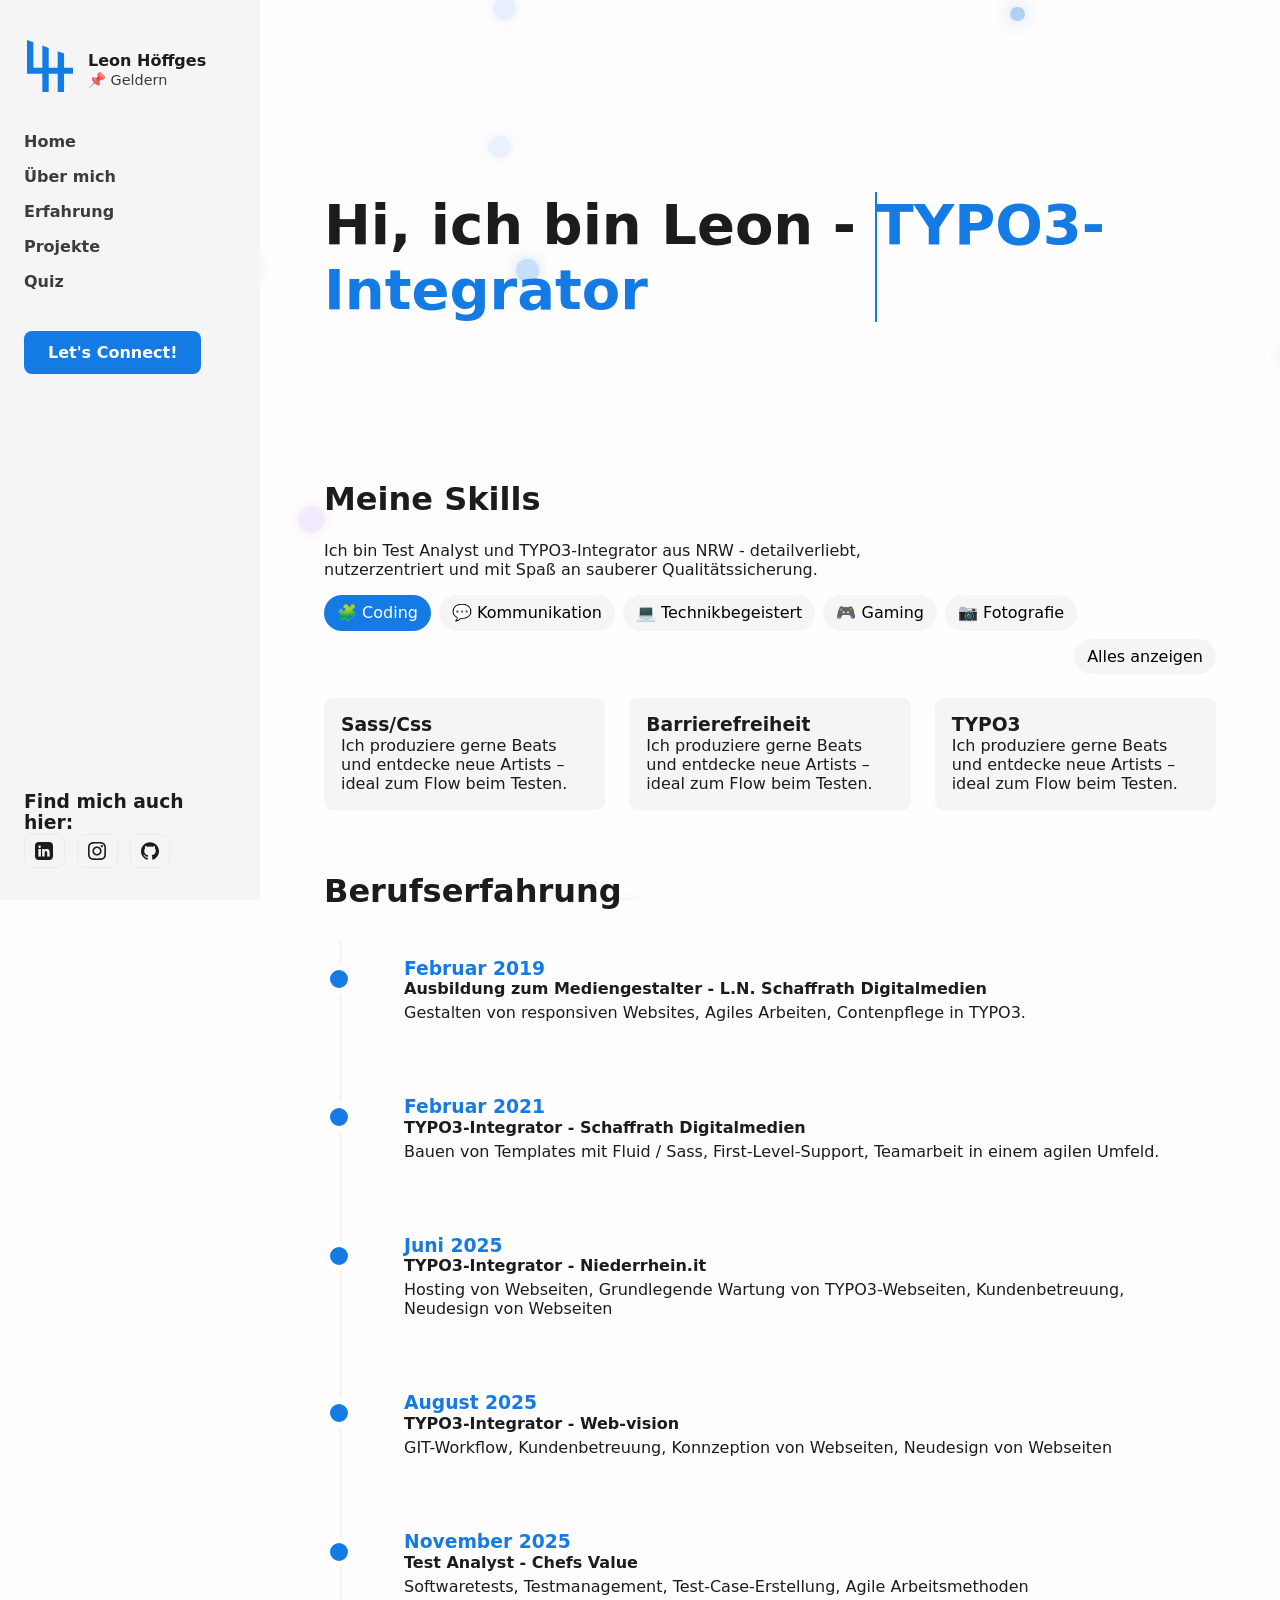
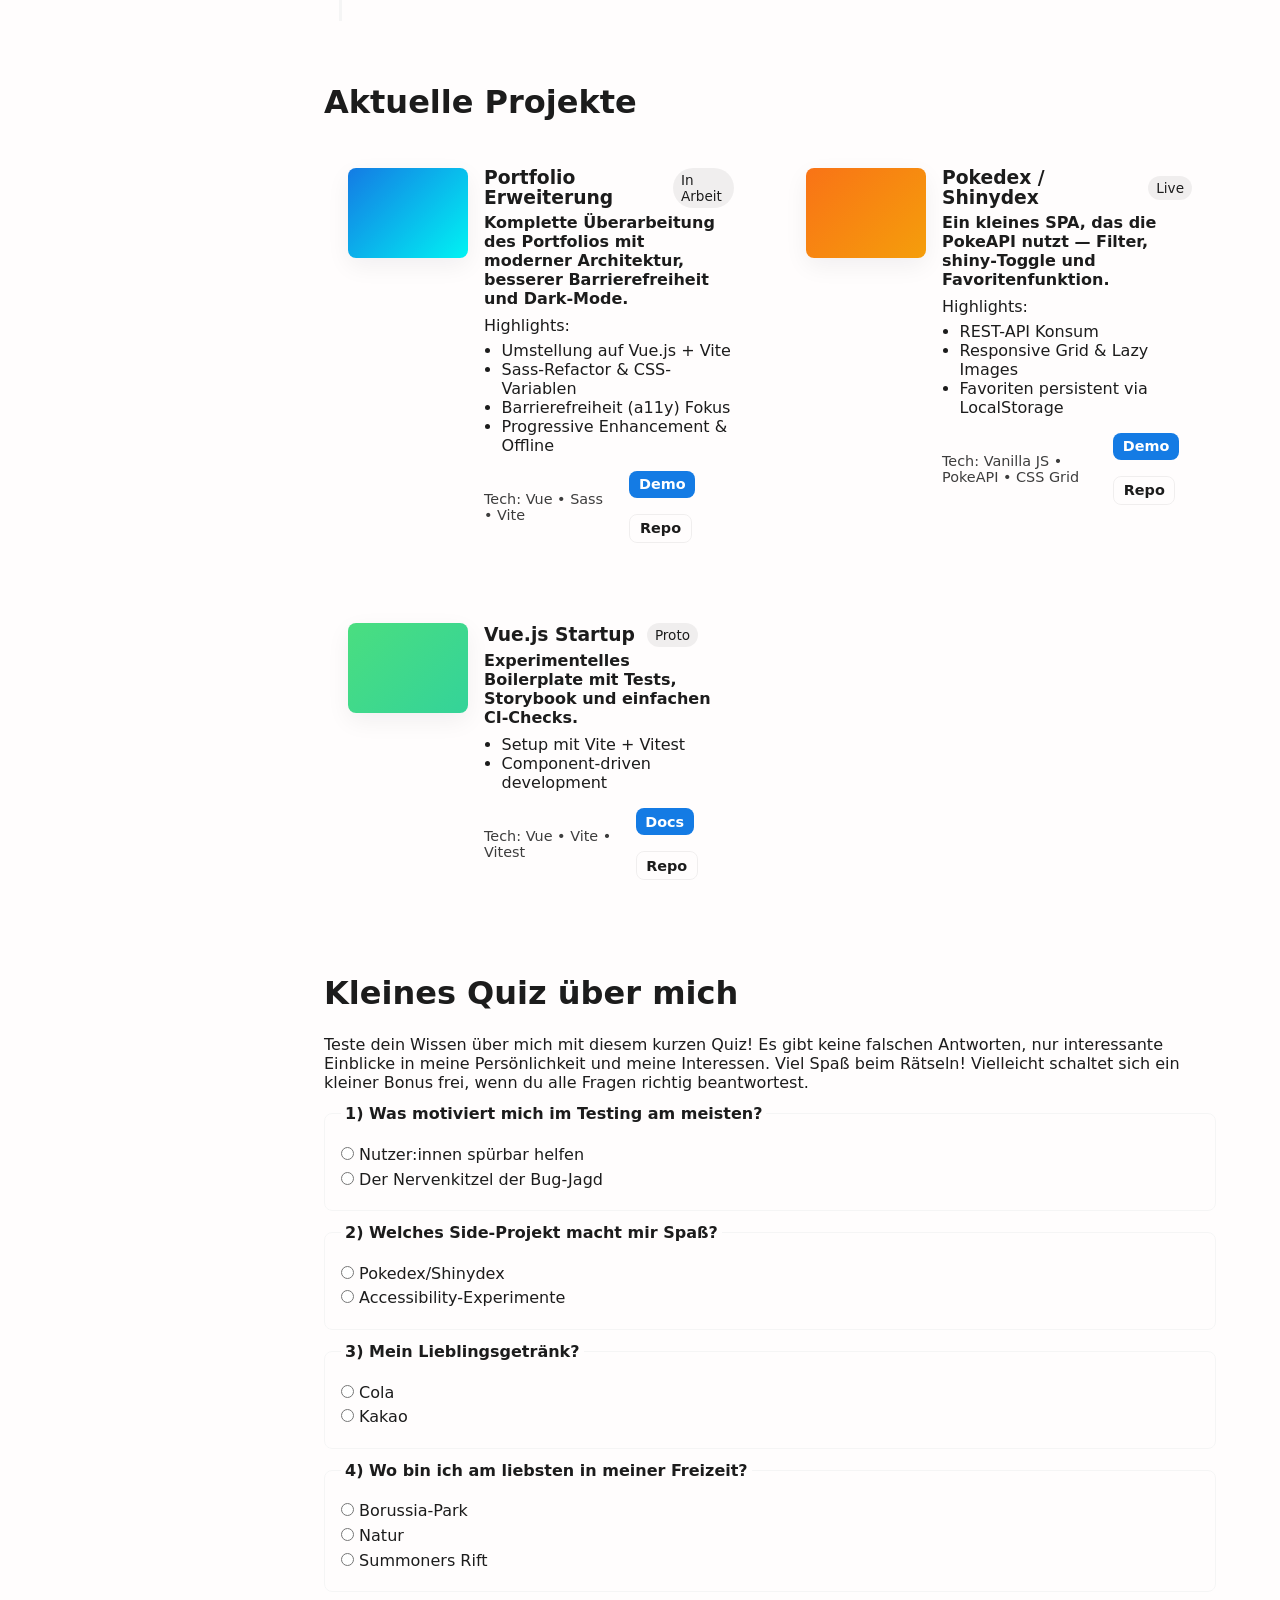
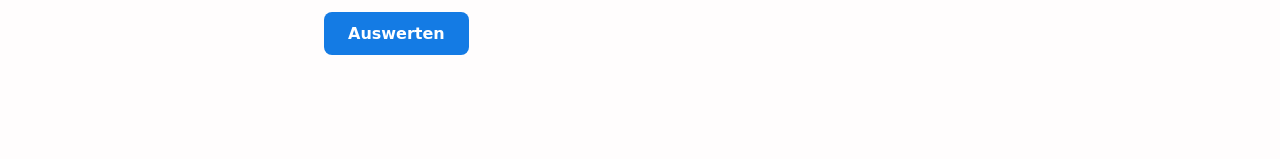
==== index.html @ 716edc23 "Rename portfolio.html to index.html" ====
<!DOCTYPE html>
<html lang="de">

<head>
  <meta charset="UTF-8" />
  <meta name="viewport" content="width=device-width, initial-scale=1.0">
  <title>Portfolio - Leon Höffges</title>
  <link rel="stylesheet" href="private/styles/sass/style.css" />
</head>

<body>
  <!-- Animated Background -->
  <div class="bg-animation" id="bg-animation"></div>

  <div class="wrapper">

    <!-- SIDEBAR -->
    <button id="nav-toggle" class="nav-toggle" aria-label="Öffne Navigation" aria-expanded="false" aria-controls="sidebar">
      <span class="hamburger">☰</span>
    </button>
    <aside id="sidebar" class="sidebar">
      <button id="theme-toggle" class="theme-toggle hidden" aria-label="Toggle Dark Mode" title="Dark Mode">
        <span class="theme-icon">🌙</span>
      </button>
      <div class="group">
        <div class="profile">
          <div class="logo" aria-hidden="true"></div>
          <div class="profile-info">
            <p class="name">Leon Höffges</p>
            <p class="location">📌 Geldern</p>
          </div>
        </div>

        <nav class="nav" aria-label="Primary">
          <a href="#hero">Home</a>
          <a href="#about">Über mich</a>
          <a href="#experience">Erfahrung</a>
          <a href="#projects">Projekte</a>
          <a href="#quiz">Quiz</a>
        </nav>

        <a href="mailto:leon.hoeffges@gmail.com" class="btn">Let's Connect!</a>

      </div>

      <div class="group social">
        <h3>Find mich auch hier:</h3>
        <div class="social-links">
          <a href="http://linkedin.com/in/leon-hoeffges" target="_blank" rel="noopener noreferrer" class="icon-btn">
            <svg xmlns="http://www.w3.org/2000/svg" shape-rendering="geometricPrecision"
              text-rendering="geometricPrecision" image-rendering="optimizeQuality" fill-rule="evenodd"
              clip-rule="evenodd" viewBox="0 0 512 509.64">
              <rect width="512" height="509.64" rx="115.61" ry="115.61" />
              <path fill="#fff"
                d="M204.97 197.54h64.69v33.16h.94c9.01-16.16 31.04-33.16 63.89-33.16 68.31 0 80.94 42.51 80.94 97.81v116.92h-67.46l-.01-104.13c0-23.81-.49-54.45-35.08-54.45-35.12 0-40.51 25.91-40.51 52.72v105.86h-67.4V197.54zm-38.23-65.09c0 19.36-15.72 35.08-35.08 35.08-19.37 0-35.09-15.72-35.09-35.08 0-19.37 15.72-35.08 35.09-35.08 19.36 0 35.08 15.71 35.08 35.08zm-70.17 65.09h70.17v214.73H96.57V197.54z" />
              </svg></a>
          <a href="https://www.instagram.com/thelehagon" target="_blank" rel="noopener noreferrer" class="icon-btn"><svg
              xmlns="http://www.w3.org/2000/svg" shape-rendering="geometricPrecision"
              text-rendering="geometricPrecision" image-rendering="optimizeQuality" fill-rule="evenodd"
              clip-rule="evenodd" viewBox="0 0 512 512">
              <path fill-rule="nonzero"
                d="M170.663 256.157c-.083-47.121 38.055-85.4 85.167-85.482 47.121-.092 85.407 38.029 85.499 85.159.091 47.13-38.047 85.4-85.176 85.492-47.112.09-85.399-38.039-85.49-85.169zm-46.108.092c.141 72.602 59.106 131.327 131.69 131.185 72.592-.14 131.35-59.089 131.209-131.691-.141-72.577-59.114-131.336-131.715-131.194-72.585.141-131.325 59.114-131.184 131.7zm237.104-137.092c.033 16.954 13.817 30.682 30.772 30.649 16.961-.034 30.689-13.811 30.664-30.765-.033-16.954-13.818-30.69-30.78-30.656-16.962.033-30.689 13.818-30.656 30.772zm-208.696 345.4c-24.958-1.086-38.511-5.234-47.543-8.709-11.961-4.628-20.496-10.177-29.479-19.093-8.966-8.951-14.532-17.461-19.202-29.397-3.508-9.033-7.73-22.569-8.9-47.527-1.269-26.983-1.559-35.078-1.683-103.433-.133-68.338.116-76.434 1.294-103.441 1.069-24.941 5.242-38.512 8.709-47.536 4.628-11.977 10.161-20.496 19.094-29.478 8.949-8.983 17.459-14.532 29.403-19.202 9.025-3.526 22.561-7.715 47.511-8.9 26.998-1.278 35.085-1.551 103.423-1.684 68.353-.133 76.448.108 103.456 1.294 24.94 1.086 38.51 5.217 47.527 8.709 11.968 4.628 20.503 10.145 29.478 19.094 8.974 8.95 14.54 17.443 19.21 29.413 3.524 8.999 7.714 22.552 8.892 47.494 1.285 26.998 1.576 35.094 1.7 103.432.132 68.355-.117 76.451-1.302 103.442-1.087 24.957-5.226 38.52-8.709 47.56-4.629 11.953-10.161 20.488-19.103 29.471-8.941 8.949-17.451 14.531-29.403 19.201-9.009 3.517-22.561 7.714-47.494 8.9-26.998 1.269-35.086 1.56-103.448 1.684-68.338.133-76.424-.124-103.431-1.294zM149.977 1.773c-27.239 1.286-45.843 5.648-62.101 12.019-16.829 6.561-31.095 15.353-45.286 29.603C28.381 57.653 19.655 71.944 13.144 88.79c-6.303 16.299-10.575 34.912-11.778 62.168C.172 178.264-.102 186.973.031 256.489c.133 69.508.439 78.234 1.741 105.548 1.302 27.231 5.649 45.827 12.019 62.092 6.569 16.83 15.353 31.089 29.611 45.289 14.25 14.2 28.55 22.918 45.404 29.438 16.282 6.294 34.902 10.583 62.15 11.777 27.305 1.203 36.022 1.468 105.521 1.336 69.532-.133 78.25-.44 105.555-1.734 27.239-1.302 45.826-5.664 62.1-12.019 16.829-6.585 31.095-15.353 45.288-29.611 14.191-14.251 22.917-28.55 29.428-45.404 6.304-16.282 10.592-34.904 11.777-62.134 1.195-27.323 1.478-36.049 1.344-105.557-.133-69.516-.447-78.225-1.741-105.522-1.294-27.256-5.657-45.844-12.019-62.118-6.577-16.829-15.352-31.08-29.602-45.288-14.25-14.192-28.55-22.935-45.404-29.429-16.29-6.304-34.903-10.6-62.15-11.778C333.747.164 325.03-.101 255.506.031c-69.507.133-78.224.431-105.529 1.742z" />
              </svg></a>
          <a href="http://github.com/leon-hoeffges" target="_blank" rel="noopener noreferrer" class="icon-btn"><svg xmlns="http://www.w3.org/2000/svg" width="64" height="64" shape-rendering="geometricPrecision" text-rendering="geometricPrecision" image-rendering="optimizeQuality" fill-rule="evenodd" clip-rule="evenodd" viewBox="0 0 640 640"><path d="M319.988 7.973C143.293 7.973 0 151.242 0 327.96c0 141.392 91.678 261.298 218.826 303.63 16.004 2.964 21.886-6.957 21.886-15.414 0-7.63-.319-32.835-.449-59.552-89.032 19.359-107.8-37.772-107.8-37.772-14.552-36.993-35.529-46.831-35.529-46.831-29.032-19.879 2.209-19.442 2.209-19.442 32.126 2.245 49.04 32.954 49.04 32.954 28.56 48.922 74.883 34.76 93.131 26.598 2.882-20.681 11.15-34.807 20.315-42.803-71.08-8.067-145.797-35.516-145.797-158.14 0-34.926 12.52-63.485 32.965-85.88-3.33-8.078-14.291-40.606 3.083-84.674 0 0 26.87-8.61 88.029 32.8 25.512-7.075 52.878-10.642 80.056-10.76 27.2.118 54.614 3.673 80.162 10.76 61.076-41.386 87.922-32.8 87.922-32.8 17.398 44.08 6.485 76.631 3.154 84.675 20.516 22.394 32.93 50.953 32.93 85.879 0 122.907-74.883 149.93-146.117 157.856 11.481 9.921 21.733 29.398 21.733 59.233 0 42.792-.366 77.28-.366 87.804 0 8.516 5.764 18.473 21.992 15.354 127.076-42.354 218.637-162.274 218.637-303.582 0-176.695-143.269-319.988-320-319.988l-.023.107z"/></svg></a>
        </div>
      </div>
      </aside>

    <!-- MAIN CONTENT -->
    <main class="content">

      <!-- HERO -->
      <section class="hero" id="hero">
        <h1 class="text first-text">Hi, ich bin Leon - </h1>
        <p class="text sec-text">Test Analyst</p>
      </section>

      <!-- === Skills (interaktiv) === -->
      <section id="about" class="about" aria-labelledby="about-title">
        <h2 id="about-title">Meine Skills</h2>

        <p class="lead">
          Ich bin Test Analyst und TYPO3-Integrator aus NRW - detailverliebt, nutzerzentriert
          und mit Spaß an sauberer Qualitätssicherung.
        </p>

        <!-- Interessen-Chips -->
        <div class="chip-row" role="group" aria-label="Interessen filtern">
          <button class="chip" data-topic="coding" aria-pressed="">🧩 Coding</button>
          <button class="chip" data-topic="communication" aria-pressed="false">💬 Kommunikation</button>
          <button class="chip" data-topic="tech" aria-pressed="false">💻 Technikbegeistert</button>
          <button class="chip" data-topic="gaming" aria-pressed="false">🎮 Gaming</button>
          <button class="chip" data-topic="photo" aria-pressed="false">📷 Fotografie</button>
          <button class="chip chip--reset" data-topic="reset">Alles anzeigen</button>
        </div>

        <!-- Dynamischer Bereich -->
        <div class="about-cards" aria-live="polite">
          <article class="about-card" data-topic="coding">
            <h3>Sass/Css</h3>
            <p>Ich produziere gerne Beats und entdecke neue Artists – ideal zum Flow beim Testen.</p>
          </article>
          <article class="about-card" data-topic="coding">
            <h3>Barrierefreiheit</h3>
            <p>Ich produziere gerne Beats und entdecke neue Artists – ideal zum Flow beim Testen.</p>
          </article>
          <article class="about-card" data-topic="coding">
            <h3>TYPO3</h3>
            <p>Ich produziere gerne Beats und entdecke neue Artists – ideal zum Flow beim Testen.</p>
          </article>
          <article class="about-card" data-topic="communication">
            <h3>Selbstreflektiert</h3>
            <p>RPGs & Indie‑Titel schärfen meinen Blick für Storytelling, UX‑Loops und Balancing.</p>
          </article>
          <article class="about-card" data-topic="communication">
            <h3>Teamarbeit</h3>
            <p>RPGs & Indie‑Titel schärfen meinen Blick für Storytelling, UX‑Loops und Balancing.</p>
          </article>
          <article class="about-card" data-topic="communication">
            <h3>Feedback</h3>
            <p>RPGs & Indie‑Titel schärfen meinen Blick für Storytelling, UX‑Loops und Balancing.</p>
          </article>
          <article class="about-card" data-topic="photo">
            <h3>Portrait</h3>
            <p>Komposition & Licht helfen mir, Interfaces klarer zu sehen – und Bugs schneller zu spotten.</p>
          </article>
          <article class="about-card" data-topic="photo">
            <h3>Stock</h3>
            <p>Komposition & Licht helfen mir, Interfaces klarer zu sehen – und Bugs schneller zu spotten.</p>
          </article>
          <article class="about-card" data-topic="photo">
            <h3>Landschaft / Natur</h3>
            <p>Komposition & Licht helfen mir, Interfaces klarer zu sehen – und Bugs schneller zu spotten.</p>
          </article>
          <article class="about-card" data-topic="tech">
            <h3>AI</h3>
            <p>Regelmäßig Kraftsport & Laufen – Struktur, Messbarkeit, nachhaltige Progression.</p>
          </article>
          <article class="about-card" data-topic="tech">
            <h3>PC Bauen</h3>
            <p>Regelmäßig Kraftsport & Laufen – Struktur, Messbarkeit, nachhaltige Progression.</p>
          </article>
          <article class="about-card" data-topic="code">
            <h3>Side‑Coding</h3>
            <p>Kleine Tools & Automationen, um Tests und Workflows smarter zu machen.</p>
          </article>
          <article class="about-card" data-topic="gaming">
            <h3>MOBA</h3>
            <p>Kleine Tools & Automationen, um Tests und Workflows smarter zu machen.</p>
          </article>
          <article class="about-card" data-topic="gaming">
            <h3>Pokemon</h3>
            <p>Kleine Tools & Automationen, um Tests und Workflows smarter zu machen.</p>
          </article>
          <article class="about-card" data-topic="gaming">
            <h3>Indie-Games</h3>
            <p>Kleine Tools & Automationen, um Tests und Workflows smarter zu machen.</p>
          </article>
        </div>
      </section>

      <!-- EXPERIENCE -->
      <section id="experience" class="experience">
        <h2>Berufserfahrung</h2>
        <div class="timeline">
          <div class="timeline-events" id="timeline-events">
            <!-- Timeline events will be dynamically added here -->
          </div>
          <div class="scroll-progress" id="scroll-progress"></div>
        </div>
      </section>

      <!-- PROJECTS -->
      <section id="projects">
        <h2>Aktuelle Projekte</h2>
        <div class="projects-grid">
          <article class="project">
            <div class="project-media" aria-hidden="true"></div>
            <div class="project-body">
              <div class="project-head">
                <h3>Portfolio Erweiterung</h3>
                <span class="badge">In Arbeit</span>
              </div>
              <p class="project-lead">Komplette Überarbeitung des Portfolios mit moderner Architektur, besserer
                Barrierefreiheit und Dark-Mode.</p>
              <p>Highlights:</p>
              <ul class="project-features">
                <li>Umstellung auf Vue.js + Vite</li>
                <li>Sass-Refactor & CSS-Variablen</li>
                <li>Barrierefreiheit (a11y) Fokus</li>
                <li>Progressive Enhancement & Offline</li>
              </ul>
              <div class="project-meta">
                <div class="tech">Tech: Vue • Sass • Vite</div>
                <div class="actions">
                  <a class="btn small" href="#">Demo</a>
                  <a class="btn small ghost" href="#">Repo</a>
                </div>
              </div>
            </div>
          </article>

          <article class="project">
            <div class="project-media pokedex" aria-hidden="true"></div>
            <div class="project-body">
              <div class="project-head">
                <h3>Pokedex / Shinydex</h3>
                <span class="badge">Live</span>
              </div>
              <p class="project-lead">Ein kleines SPA, das die PokeAPI nutzt — Filter, shiny‑Toggle und
                Favoritenfunktion.</p>
              <p>Highlights:</p>
              <ul class="project-features">
                <li>REST-API Konsum</li>
                <li>Responsive Grid & Lazy Images</li>
                <li>Favoriten persistent via LocalStorage</li>
              </ul>
              <div class="project-meta">
                <div class="tech">Tech: Vanilla JS • PokeAPI • CSS Grid</div>
                <div class="actions">
                  <a class="btn small" href="#">Demo</a>
                  <a class="btn small ghost" href="#">Repo</a>
                </div>
              </div>
            </div>
          </article>

          <article class="project">
            <div class="project-media vue" aria-hidden="true"></div>
            <div class="project-body">
              <div class="project-head">
                <h3>Vue.js Startup</h3>
                <span class="badge">Proto</span>
              </div>
              <p class="project-lead">Experimentelles Boilerplate mit Tests, Storybook und einfachen CI-Checks.</p>
              <ul class="project-features">
                <li>Setup mit Vite + Vitest</li>
                <li>Component-driven development</li>
              </ul>
              <div class="project-meta">
                <div class="tech">Tech: Vue • Vite • Vitest</div>
                <div class="actions">
                  <a class="btn small" href="#">Docs</a>
                  <a class="btn small ghost" href="#">Repo</a>
                </div>
              </div>
            </div>
          </article>

        </div>
      </section>

      <section class="about-quiz" id="quiz" aria-labelledby="quiz-title">
        <h2 id="quiz-title">Kleines Quiz über mich</h2>
        <p>Teste dein Wissen über mich mit diesem kurzen Quiz! Es gibt keine falschen Antworten, nur interessante
          Einblicke in meine Persönlichkeit und meine Interessen. Viel Spaß beim Rätseln! Vielleicht schaltet sich ein
          kleiner Bonus frei, wenn du alle Fragen richtig beantwortest.</p>
        <form id="quiz-form">
          <fieldset>
            <legend>1) Was motiviert mich im Testing am meisten?</legend>
            <label><input type="radio" name="q1" value="impact"> Nutzer:innen spürbar helfen</label>
            <label><input type="radio" name="q1" value="bughunt"> Der Nervenkitzel der Bug-Jagd</label>
          </fieldset>

          <fieldset>
            <legend>2) Welches Side-Projekt macht mir Spaß?</legend>
            <label><input type="radio" name="q2" value="pokedex"> Pokedex/Shinydex</label>
            <label><input type="radio" name="q2" value="a11y"> Accessibility-Experimente</label>
          </fieldset>

          <fieldset>
            <legend>3) Mein Lieblingsgetränk?</legend>
            <label><input type="radio" name="q3" value="cola"> Cola</label>
            <label><input type="radio" name="q3" value="kakao"> Kakao</label>
          </fieldset>

          <fieldset>
            <legend>4) Wo bin ich am liebsten in meiner Freizeit?</legend>
            <label><input type="radio" name="q4" value="borussia"> Borussia-Park</label>
            <label><input type="radio" name="q4" value="nature"> Natur</label>
            <label><input type="radio" name="q4" value="lol"> Summoners Rift</label>
          </fieldset>

          <button class="btn submit" type="submit">Auswerten</button>
          <p id="quiz-result" role="status" aria-live="polite" class="hidden"></p>
        </form>
      </section>


    </main>
  </div>
  <script src="public/js/scripts.js"></script>
</body>

</html>
---- private/styles/sass/style.css ----
:root {
  --ff-primary: system-ui, sans-serif;
  --fs-300: 0.875rem;
  --fs-400: 1rem;
  --fs-500: 1.25rem;
  --fs-600: 1.5rem;
  --fs-700: 2rem;
  --fs-800: 2.5rem;
  --fs-900: 3.5rem;
  --fw-light: 300;
  --fw-regular: 400;
  --fw-bold: 700;
  --clr-text: #1c1c1c;
  --clr-background: #fffdfd;
  --clr-backgroundop: rgba(255, 253, 253, 0);
  --clr-primary: #147be4;
  --clr-primaryop: rgba(20, 123, 228, 0.5019607843);
  --clr-secondary: #f5f5f5;
  --clr-accent: #00f3f3;
  --spc-0: 0;
  --spc-1: 0.25rem;
  --spc-2: 0.5rem;
  --spc-3: 1rem;
  --spc-4: 1.5rem;
  --spc-5: 2rem;
  --spc-6: 3rem;
  --spc-7: 4rem;
}

html {
  scroll-behavior: smooth;
}

body.dark-mode {
  --clr-text: #e2e8f0;
  --clr-background: #0f172a;
  --clr-backgroundop: rgba(15, 23, 42, 0);
  --clr-primary: #60a5fa;
  --clr-primaryop: rgba(96, 165, 250, 0.5019607843);
  --clr-secondary: #1e293b;
  --clr-accent: #60a5fa;
}

*,
*::before,
*::after {
  box-sizing: border-box;
  margin: 0;
  padding: 0;
}

html:focus-within {
  scroll-behavior: smooth;
}

input,
button,
textarea {
  font: inherit;
}

img,
picture {
  max-width: 100%;
  display: inline-block;
  vertical-align: middle;
}

body {
  background: var(--clr-background);
  color: var(--clr-text);
  font-family: system-ui, sans-serif;
  overflow-x: hidden;
  position: relative;
  transition: background-color 0.4s ease, color 0.4s ease;
}

h1,
h2,
h3 {
  line-height: 1.1;
}

.content {
  flex: 1;
  padding: var(--spc-5) var(--spc-7);
}

section {
  margin: var(--spc-7) 0;
  opacity: 0;
  transform: translateY(40px);
  transition: 0.7s ease;
}
section.visible {
  opacity: 1;
  transform: translateY(0);
}
section h2 {
  font-size: var(--fs-700);
  margin-bottom: var(--spc-4);
}

.hidden {
  display: none !important;
}

.hero {
  padding: 6rem 0;
  overflow: hidden;
}
.hero > * {
  position: relative;
  font-weight: var(--fw-bold);
  display: inline;
  font-size: var(--fs-900);
  margin-bottom: var(--spc-3);
}
.hero .sec-text {
  color: var(--clr-primary);
}
.hero .sec-text:before {
  content: "";
  position: absolute;
  top: 0;
  left: 0;
  height: 100%;
  width: 100%;
  background: var(--clr-background);
  border-left: 2px solid var(--clr-primary);
  animation: animate 4s steps(12) infinite;
}

.wrapper {
  display: flex;
}

.nav-toggle {
  display: none;
}

.sidebar {
  width: 260px;
  height: 100vh;
  position: sticky;
  top: 0;
  padding: 2rem 1.5rem;
  background: linear-gradient(180deg, rgba(255, 255, 255, 0.02), transparent), var(--clr-secondary);
  display: flex;
  flex-direction: column;
  justify-content: space-between;
  gap: 1rem;
  backdrop-filter: blur(4px);
}
.sidebar .logo {
  background-color: var(--clr-primary);
  -webkit-mask: url(../../../public/images/logo.svg) no-repeat center;
  mask: url(../../../public/images/logo.svg) no-repeat center;
  width: 52px;
  height: 52px;
  margin-bottom: 0.5rem;
}
.sidebar .profile {
  display: flex;
  gap: 0.75rem;
  align-items: center;
  margin-top: 0.5rem;
}
.sidebar .profile .profile-info .name {
  font-weight: 700;
  margin-bottom: 0.1rem;
}
.sidebar .profile .profile-info .location {
  font-size: 0.9rem;
  opacity: 0.85;
}
.sidebar .social-links {
  display: flex;
  gap: 0.75rem;
}
.sidebar .social-links a {
  display: inline-flex;
  gap: 0.5rem;
  align-items: center;
  padding: 0.45rem 0.65rem;
  background: transparent;
  border: 1px solid rgba(0, 0, 0, 0.04);
  border-radius: 0.5rem;
  color: var(--clr-text);
  text-decoration: none;
  font-weight: 600;
  transition: background 0.15s ease, transform 0.12s ease;
}
.sidebar .social-links a:hover {
  background: rgba(0, 0, 0, 0.03);
  transform: translateY(-2px);
}
.sidebar .social-links a svg {
  width: 18px;
  height: 18px;
  fill: currentColor;
}

.nav {
  display: flex;
  flex-direction: column;
  gap: 1rem;
  margin: 2rem 0;
}
.nav a {
  text-decoration: none;
  color: var(--clr-text);
  font-weight: 600;
  opacity: 0.85;
  transition: color 0.15s ease, opacity 0.15s ease, transform 0.15s ease;
}
.nav a:hover {
  opacity: 1;
  color: var(--clr-primary);
  transform: translateX(4px);
}
.nav .icon-btn {
  display: inline-flex;
  gap: 0.5rem;
  align-items: center;
  padding: 0.45rem 0.65rem;
  background: transparent;
  border: 1px solid rgba(0, 0, 0, 0.04);
  border-radius: 0.5rem;
  color: var(--clr-text);
  text-decoration: none;
  font-weight: 600;
  transition: background 0.15s ease, transform 0.12s ease;
}
.nav .icon-btn:hover {
  background: rgba(0, 0, 0, 0.03);
  transform: translateY(-2px);
}

/* Mobile: hamburger + overlay behaviour */
@media (max-width: 900px) {
  .nav-toggle {
    position: fixed;
    top: 14px;
    left: 14px;
    z-index: 1200;
    background: var(--clr-bg, rgba(255, 255, 255, 0.02));
    border: 1px solid rgba(0, 0, 0, 0.06);
    padding: 0.5rem 0.6rem;
    border-radius: 0.5rem;
    display: inline-flex;
    align-items: center;
    gap: 0.5rem;
    font-size: 1.1rem;
  }
  .sidebar {
    position: fixed;
    top: 0;
    left: 0;
    height: 100vh;
    transform: translateX(-100%);
    transition: transform 0.28s cubic-bezier(0.2, 0.9, 0.3, 1);
    z-index: 1250;
    width: 80vw;
    max-width: 320px;
    box-shadow: 0 8px 30px rgba(0, 0, 0, 0.2);
    background: linear-gradient(180deg, rgba(255, 255, 255, 0.02), transparent), var(--clr-secondary);
  }
  .sidebar.open {
    transform: translateX(0);
  }
  .nav-backdrop {
    position: fixed;
    inset: 0;
    background: rgba(0, 0, 0, 0.35);
    opacity: 0;
    pointer-events: none;
    transition: opacity 0.2s ease;
    z-index: 1200;
  }
  .nav-backdrop.visible {
    opacity: 1;
    pointer-events: auto;
  }
  /* Push content slightly for focus clarity */
  .content {
    transition: transform 0.28s cubic-bezier(0.2, 0.9, 0.3, 1);
  }
  /* keep content stationary when sidebar opens */
}
.button-group {
  display: flex;
  flex-wrap: wrap;
  gap: 1.5rem;
}

.button {
  padding: 0.75em 1.5em;
  color: var(--clr-text);
  text-decoration: none;
  border: 1px solid var(--clr-secondary);
  border-radius: 0.5em;
}
.button:hover {
  background-color: var(--clr-secondary);
}

.btn {
  display: inline-block;
  padding: 0.75rem 1.5rem;
  background-color: var(--clr-primary);
  color: white;
  text-decoration: none;
  border: none;
  border-radius: 0.5rem;
  font-weight: 600;
  font-size: 1rem;
  cursor: pointer;
  transition: 0.2s ease;
  margin: 0.5rem 0;
}

.btn:hover {
  background: var(--clr-primaryop);
  transform: translateY(-2px);
  box-shadow: 0 4px 12px rgba(0, 0, 0, 0.3);
}

.btn:active {
  transform: translateY(0);
}

.bg-animation {
  position: fixed;
  top: 0;
  left: 0;
  width: 100%;
  height: 100vh;
  z-index: -1;
  overflow: hidden;
  pointer-events: none;
}

.particle {
  position: absolute;
  border-radius: 50%;
  pointer-events: none;
}

.particle.type-1 {
  background: var(--clr-primary);
  box-shadow: 0 0 20px var(--clr-primary);
}

.particle.type-2 {
  background: #60a5fa;
  box-shadow: 0 0 15px #60a5fa;
}

.particle.type-3 {
  background: #a78bfa;
  box-shadow: 0 0 15px #a78bfa;
}

.theme-toggle {
  background: none;
  border: 2px solid var(--clr-text);
  color: var(--clr-text);
  width: 44px;
  height: 44px;
  border-radius: 50%;
  cursor: pointer;
  font-size: 1.2rem;
  display: flex;
  align-items: center;
  justify-content: center;
  transition: all 0.3s ease;
  position: absolute;
  top: 0.5rem;
  right: 0.5rem;
  overflow: hidden;
  margin-top: 1rem;
}
.theme-toggle:hover {
  background: var(--clr-text);
  color: var(--clr-background);
  transform: scale(1.1);
}
.theme-toggle:hover.active .theme-icon {
  transform: rotate(180deg);
}
.theme-toggle:hover .theme-icon {
  display: inline-block;
  transition: transform 0.3s ease;
}

.dark-mode-overlay {
  position: fixed;
  top: 0;
  left: 0;
  width: 100%;
  height: 100%;
  z-index: 9999;
  pointer-events: none;
  background: var(--clr-background);
  clip-path: circle(0% at var(--x, 0) var(--y, 0));
  animation: expandDarkMode 0.8s cubic-bezier(0.4, 0, 0.2, 1);
}

body.dark-mode .sidebar {
  background: #1e293b;
  border-right-color: #334155;
}

body.dark-mode .logo {
  background-color: var(--clr-text);
}

body.dark-mode .chip {
  color: var(--clr-text);
}

.about p {
  max-width: 600px;
}
.about .chip-row {
  display: flex;
  flex-wrap: wrap;
  gap: var(--spc-2);
  margin: var(--spc-3) 0 var(--spc-4);
}
.about .chip-row .chip {
  border: 1px solid var(--border, var(--clr-secondary));
  background: var(--chip-bg, var(--clr-secondary));
  padding: 0.45rem 0.75rem;
  border-radius: 999px;
  cursor: pointer;
  transition: all 0.2s;
}
.about .chip-row .chip[aria-pressed=true] {
  background: var(--clr-primary);
  color: var(--clr-background);
  border-color: transparent;
}
.about .chip-row .chip--reset {
  margin-left: auto;
}
.about .chip-row .chip:hover {
  background: var(--clr-primaryop);
}
.about .about-cards {
  display: grid;
  grid-template-columns: repeat(auto-fit, minmax(220px, 1fr));
  gap: var(--spc-4);
}
.about .about-cards .about-card {
  border: 1px solid var(--border, var(--clr-secondary));
  padding: 1rem;
  border-radius: 0.5rem;
  background: var(--card, var(--clr-secondary));
  transition: transform 0.2s, box-shadow 0.2s;
}
.about .about-cards .about-card:focus-within, .about .about-cards .about-card:hover {
  transform: translateY(-2px);
  box-shadow: 0 6px 18px rgba(0, 0, 0, 0.06);
}

.about-quiz fieldset {
  border: 1px solid var(--border, var(--clr-secondary));
  padding: 1rem;
  border-radius: 0.5rem;
  margin: 0.75rem 0;
}
.about-quiz fieldset legend {
  padding: 0 0.25rem;
  font-weight: 600;
}
.about-quiz fieldset label {
  display: block;
  margin: 0.35rem 0;
}
.about-quiz #quiz-result {
  margin-top: 0.75rem;
  font-weight: 600;
}

.timeline {
  position: relative;
  margin: 20px auto;
}
.timeline #timeline-events {
  position: relative;
  padding-left: 50px;
  /* Background line */
}
.timeline #timeline-events:before {
  content: "";
  position: absolute;
  left: 15px;
  top: 0;
  bottom: 0;
  width: 3px;
  background: var(--clr-secondary);
  z-index: 0;
}
.timeline #timeline-events {
  /* Filled progress line */
}
.timeline #timeline-events:after {
  content: "";
  position: absolute;
  left: 15px;
  top: 0;
  width: 3px;
  background: var(--clr-primary);
  height: var(--timeline-progress, 0%);
  z-index: 1;
  transition: height 0.1s linear;
}
.timeline #timeline-events .timeline-event {
  position: relative;
  padding: 20px;
  padding-left: 30px;
  margin: 30px 0;
  transition: background-color 0.3s;
  background: var(--clr-background);
}
.timeline #timeline-events .timeline-event:before {
  content: "";
  position: absolute;
  left: -50px;
  top: 25px;
  width: 30px;
  height: 30px;
  background: var(--clr-primary);
  border: 6px solid var(--clr-background);
  border-radius: 50%;
  z-index: 2;
}
.timeline #timeline-events .timeline-event:hover {
  background-color: var(--clr-secondary);
}
.timeline #timeline-events .timeline-event h3 {
  margin: 0;
  color: var(--clr-primary);
}
.timeline #timeline-events .timeline-event p {
  margin: 5px 0;
}
.timeline .scroll-progress {
  position: fixed;
  top: 0;
  left: 0;
  height: 5px;
  background: var(--accent);
  transition: width 0.2s;
}
.timeline .fade-in {
  animation: fadeIn 0.5s ease-in-out;
}

.projects-grid {
  display: grid;
  gap: 1.5rem;
  grid-template-columns: repeat(2, minmax(0, 1fr));
}

.project {
  background: var(--card);
  padding: 1.5rem;
  border-radius: 0.6rem;
  transition: 0.3s;
}

.project:hover {
  transform: translateY(-6px);
  background: var(--clr-primaryop);
}

.project {
  display: flex;
  gap: 1rem;
  align-items: flex-start;
}

.project-media {
  width: 120px;
  height: 90px;
  border-radius: 0.5rem;
  background: linear-gradient(135deg, var(--clr-primary), var(--clr-accent));
  box-shadow: 0 8px 24px rgba(16, 24, 40, 0.06);
  flex-shrink: 0;
}

.project-media.pokedex {
  background: linear-gradient(135deg, #f97316, #f59e0b);
}

.project-media.vue {
  background: linear-gradient(135deg, #4ade80, #34d399);
}

.project-head {
  display: flex;
  gap: 0.75rem;
  align-items: center;
}

.project-head .badge {
  background: rgba(0, 0, 0, 0.06);
  padding: 0.25rem 0.5rem;
  border-radius: 999px;
  font-size: 0.85rem;
}

.project-lead {
  font-weight: 600;
  margin: 0.25rem 0 0.5rem 0;
}

.project-features {
  margin: 0.35rem 0;
  padding-left: 1.1rem;
}

.project-meta {
  display: flex;
  justify-content: space-between;
  align-items: center;
  gap: 1rem;
  margin-top: 0.5rem;
}

.tech {
  font-size: 0.9rem;
  opacity: 0.85;
}

.actions .btn.small {
  padding: 0.35rem 0.6rem;
  font-size: 0.9rem;
}

.actions .btn.ghost {
  background: transparent;
  color: var(--clr-text);
  border: 1px solid rgba(0, 0, 0, 0.06);
}

@media (max-width: 1200px) {
  .projects-grid {
    grid-template-columns: 1fr;
  }
}
@media (max-width: 600px) {
  .project {
    flex-direction: column;
  }
  .project-media {
    width: 100%;
    height: 140px;
  }
}
.container {
  width: 100%;
  max-width: 70rem;
  margin-inline: auto;
  padding-inline: 2rem;
}

@media (max-width: 900px) {
  .wrapper {
    flex-direction: column;
  }
  .sidebar {
    height: auto;
    width: 100%;
    border-right: none;
    border-bottom: 1px solid #e8e8e8;
  }
  .content {
    padding: 2rem;
  }
}
.sr-only {
  border: 0 !important;
  clip: rect(1px, 1px, 1px, 1px) !important;
  clip-path: inset(50%) !important;
  height: 1px !important;
  margin: -1px !important;
  overflow: hidden !important;
  padding: 0 !important;
  position: absolute !important;
  width: 1px !important;
  white-space: nowrap !important;
}

.sr-only-focusable:focus,
.sr-only-focusable:active {
  clip: auto !important;
  clip-path: none !important;
  height: auto !important;
  margin: auto !important;
  overflow: visible !important;
  width: auto !important;
  white-space: normal !important;
}

@keyframes floatParticle {
  0%, 100% {
    transform: translateY(0) translateX(0);
  }
  50% {
    transform: translateY(-40px) translateX(20px);
  }
}
@keyframes expandDarkMode {
  from {
    clip-path: circle(0% at var(--x, 0) var(--y, 0));
  }
  to {
    clip-path: circle(150% at var(--x, 0) var(--y, 0));
  }
}
@keyframes fadeIn {
  from {
    opacity: 0;
  }
  to {
    opacity: 1;
  }
}
@keyframes animate {
  40%, 60% {
    left: calc(100% + 4px);
  }
  100% {
    left: 0%;
  }
}/*# sourceMappingURL=style.css.map */
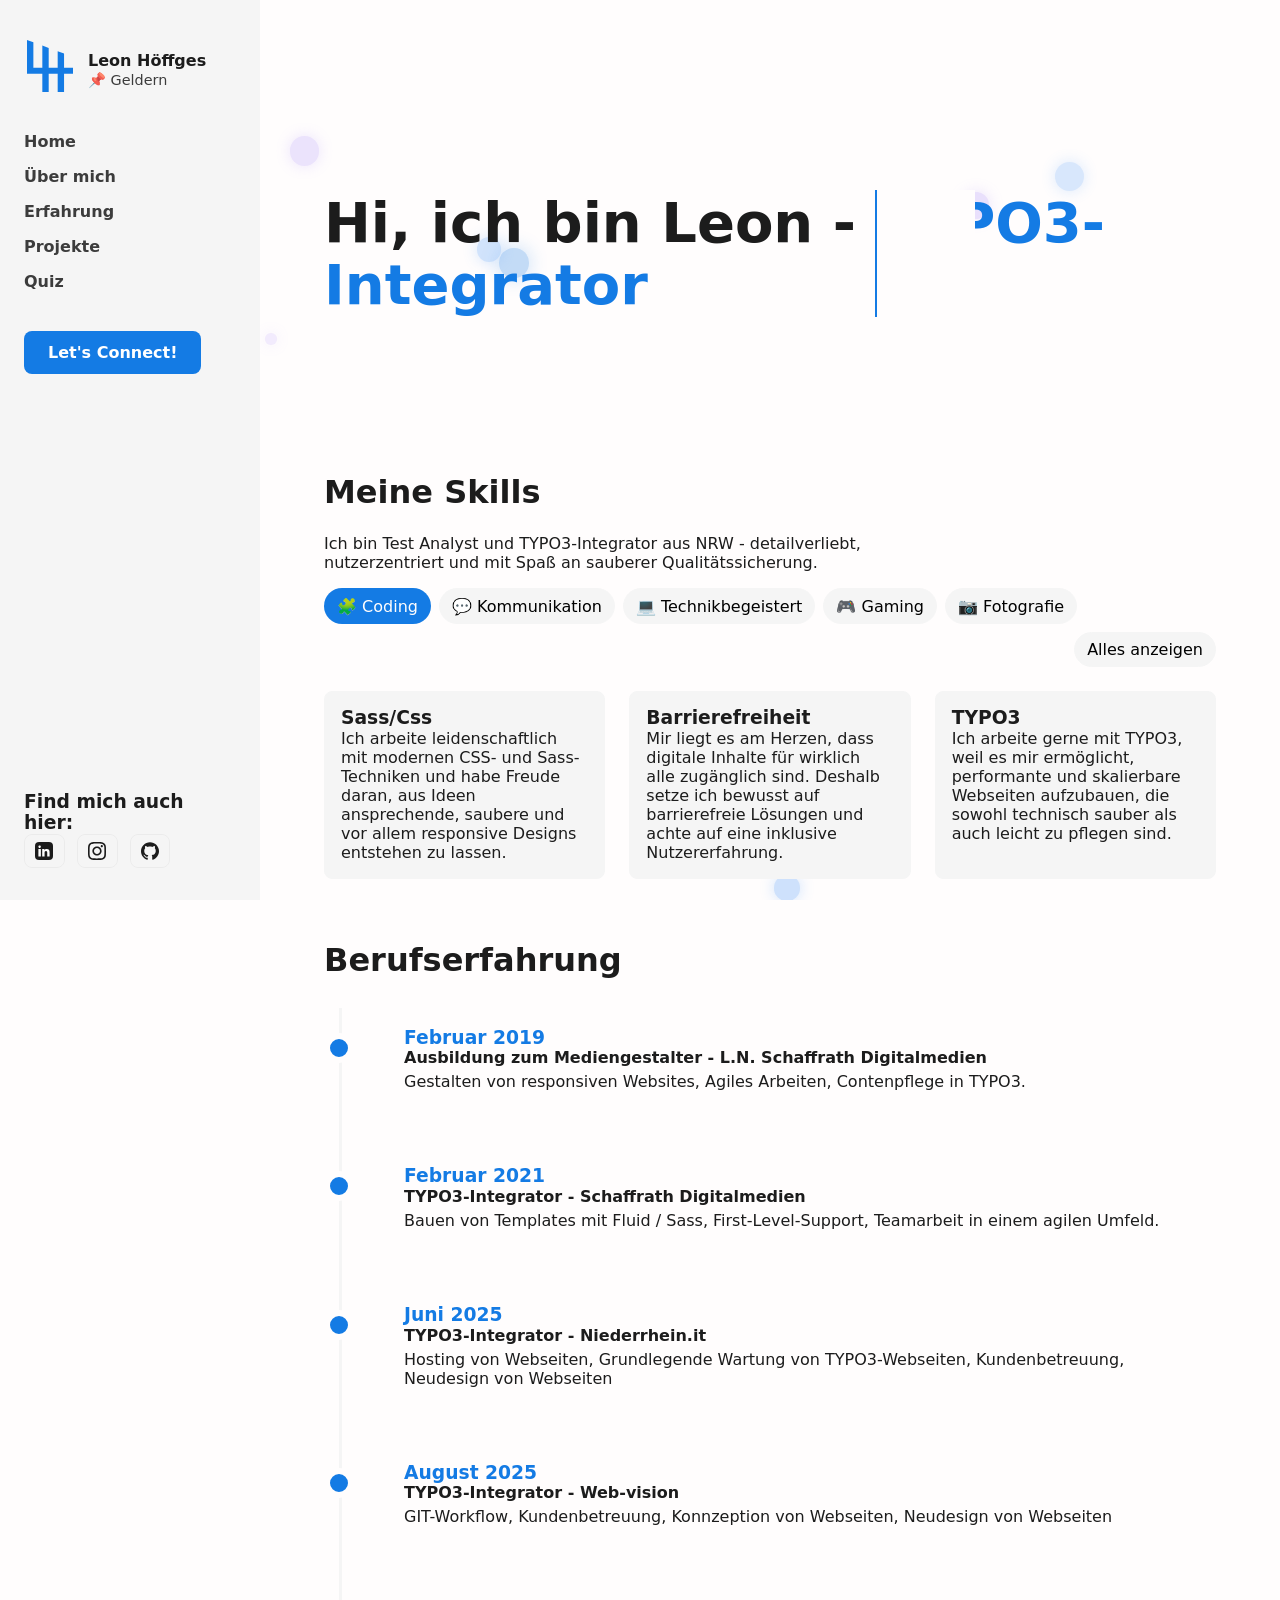
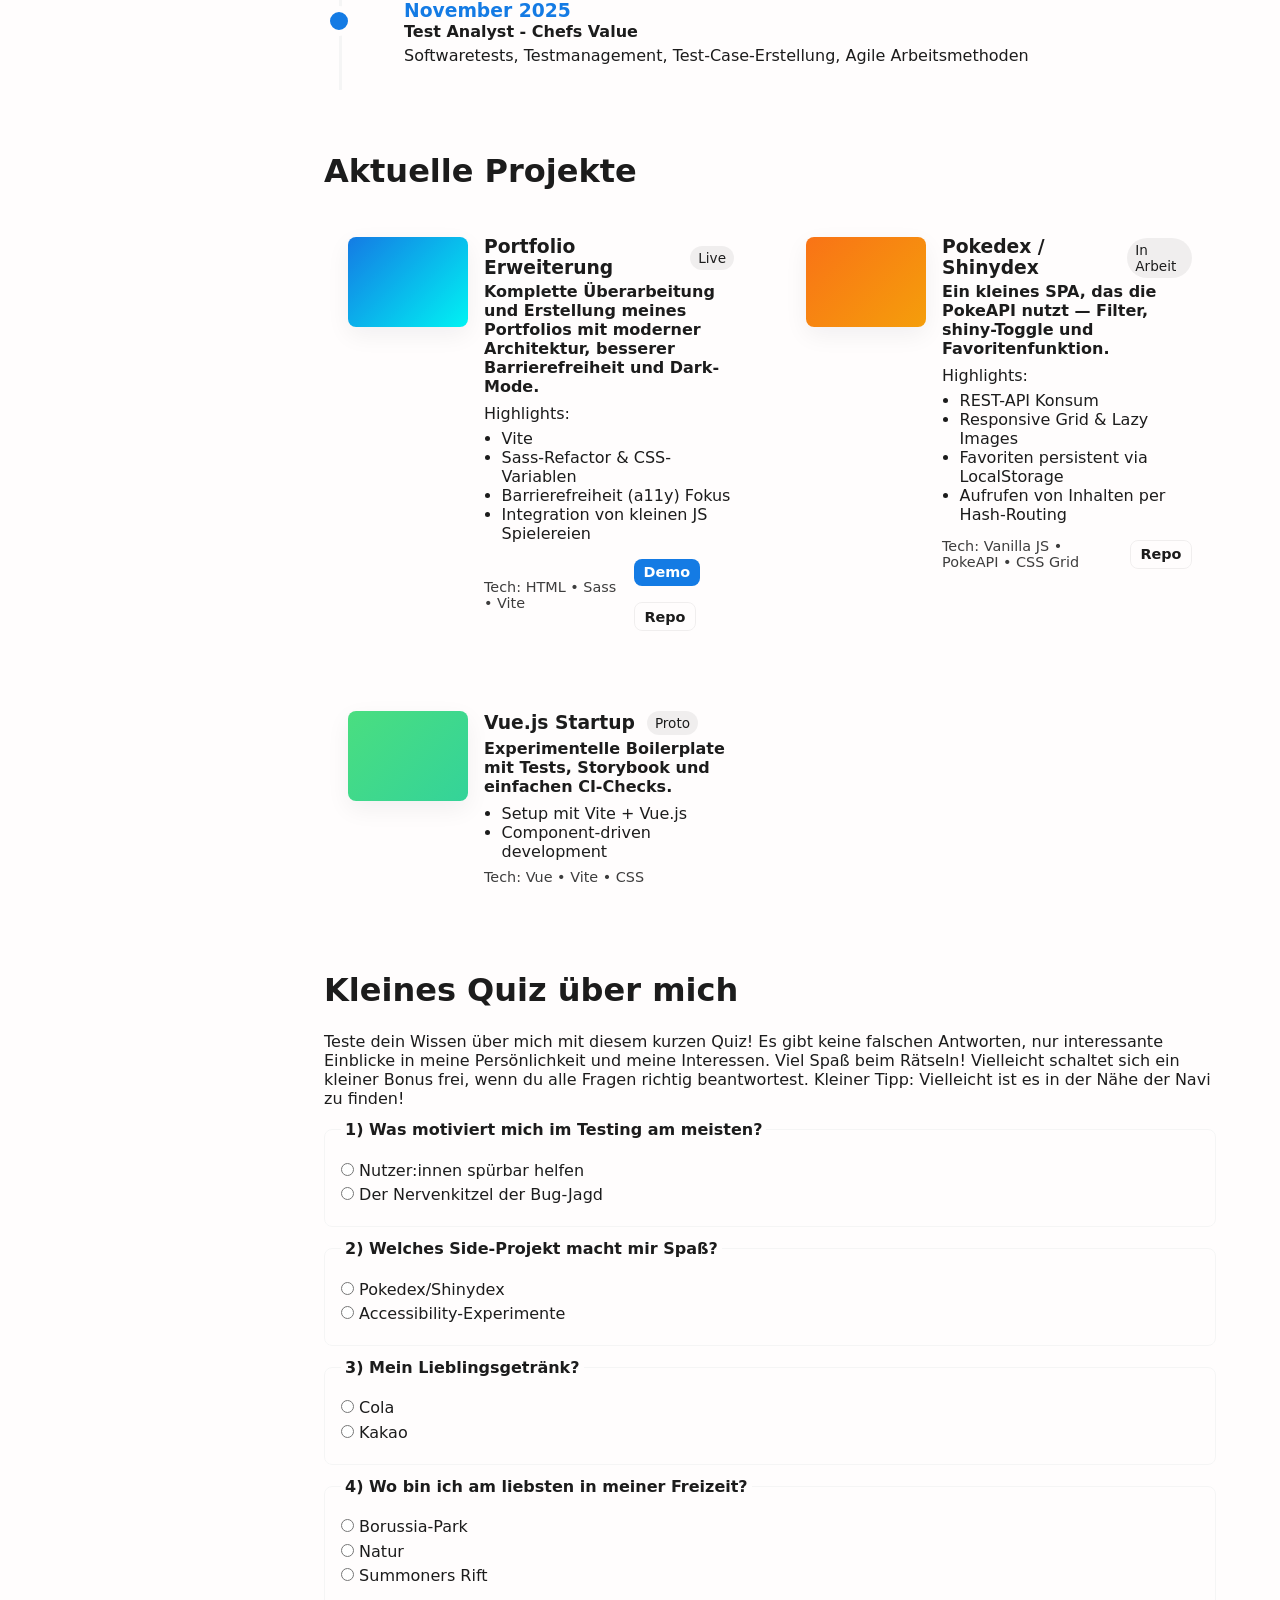
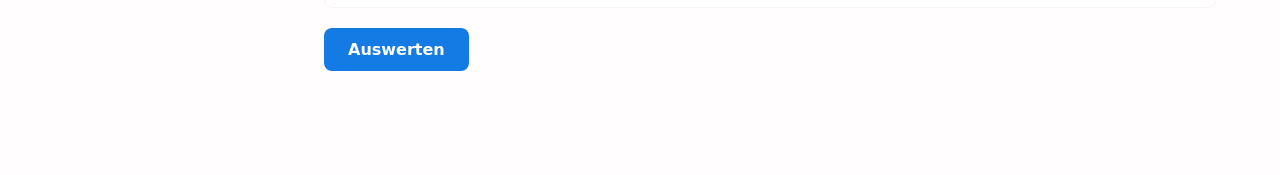
==== commit de13343d: "feat: enhance social links accessibility and update project descriptions" ====
--- a/index.html
+++ b/index.html
@@ -46,7 +46,7 @@
       <div class="group social">
         <h3>Find mich auch hier:</h3>
         <div class="social-links">
-          <a href="http://linkedin.com/in/leon-hoeffges" target="_blank" rel="noopener noreferrer" class="icon-btn">
+          <a href="http://linkedin.com/in/leon-hoeffges" target="_blank" rel="noopener noreferrer" class="icon-btn"><span class="hidden">LinkedIn</span>
             <svg xmlns="http://www.w3.org/2000/svg" shape-rendering="geometricPrecision"
               text-rendering="geometricPrecision" image-rendering="optimizeQuality" fill-rule="evenodd"
               clip-rule="evenodd" viewBox="0 0 512 509.64">
@@ -54,14 +54,15 @@
               <path fill="#fff"
                 d="M204.97 197.54h64.69v33.16h.94c9.01-16.16 31.04-33.16 63.89-33.16 68.31 0 80.94 42.51 80.94 97.81v116.92h-67.46l-.01-104.13c0-23.81-.49-54.45-35.08-54.45-35.12 0-40.51 25.91-40.51 52.72v105.86h-67.4V197.54zm-38.23-65.09c0 19.36-15.72 35.08-35.08 35.08-19.37 0-35.09-15.72-35.09-35.08 0-19.37 15.72-35.08 35.09-35.08 19.36 0 35.08 15.71 35.08 35.08zm-70.17 65.09h70.17v214.73H96.57V197.54z" />
               </svg></a>
-          <a href="https://www.instagram.com/thelehagon" target="_blank" rel="noopener noreferrer" class="icon-btn"><svg
+          <a href="https://www.instagram.com/thelehagon" target="_blank" rel="noopener noreferrer" class="icon-btn"><span class="hidden">Instagram</span>
+            <svg
               xmlns="http://www.w3.org/2000/svg" shape-rendering="geometricPrecision"
               text-rendering="geometricPrecision" image-rendering="optimizeQuality" fill-rule="evenodd"
               clip-rule="evenodd" viewBox="0 0 512 512">
               <path fill-rule="nonzero"
                 d="M170.663 256.157c-.083-47.121 38.055-85.4 85.167-85.482 47.121-.092 85.407 38.029 85.499 85.159.091 47.13-38.047 85.4-85.176 85.492-47.112.09-85.399-38.039-85.49-85.169zm-46.108.092c.141 72.602 59.106 131.327 131.69 131.185 72.592-.14 131.35-59.089 131.209-131.691-.141-72.577-59.114-131.336-131.715-131.194-72.585.141-131.325 59.114-131.184 131.7zm237.104-137.092c.033 16.954 13.817 30.682 30.772 30.649 16.961-.034 30.689-13.811 30.664-30.765-.033-16.954-13.818-30.69-30.78-30.656-16.962.033-30.689 13.818-30.656 30.772zm-208.696 345.4c-24.958-1.086-38.511-5.234-47.543-8.709-11.961-4.628-20.496-10.177-29.479-19.093-8.966-8.951-14.532-17.461-19.202-29.397-3.508-9.033-7.73-22.569-8.9-47.527-1.269-26.983-1.559-35.078-1.683-103.433-.133-68.338.116-76.434 1.294-103.441 1.069-24.941 5.242-38.512 8.709-47.536 4.628-11.977 10.161-20.496 19.094-29.478 8.949-8.983 17.459-14.532 29.403-19.202 9.025-3.526 22.561-7.715 47.511-8.9 26.998-1.278 35.085-1.551 103.423-1.684 68.353-.133 76.448.108 103.456 1.294 24.94 1.086 38.51 5.217 47.527 8.709 11.968 4.628 20.503 10.145 29.478 19.094 8.974 8.95 14.54 17.443 19.21 29.413 3.524 8.999 7.714 22.552 8.892 47.494 1.285 26.998 1.576 35.094 1.7 103.432.132 68.355-.117 76.451-1.302 103.442-1.087 24.957-5.226 38.52-8.709 47.56-4.629 11.953-10.161 20.488-19.103 29.471-8.941 8.949-17.451 14.531-29.403 19.201-9.009 3.517-22.561 7.714-47.494 8.9-26.998 1.269-35.086 1.56-103.448 1.684-68.338.133-76.424-.124-103.431-1.294zM149.977 1.773c-27.239 1.286-45.843 5.648-62.101 12.019-16.829 6.561-31.095 15.353-45.286 29.603C28.381 57.653 19.655 71.944 13.144 88.79c-6.303 16.299-10.575 34.912-11.778 62.168C.172 178.264-.102 186.973.031 256.489c.133 69.508.439 78.234 1.741 105.548 1.302 27.231 5.649 45.827 12.019 62.092 6.569 16.83 15.353 31.089 29.611 45.289 14.25 14.2 28.55 22.918 45.404 29.438 16.282 6.294 34.902 10.583 62.15 11.777 27.305 1.203 36.022 1.468 105.521 1.336 69.532-.133 78.25-.44 105.555-1.734 27.239-1.302 45.826-5.664 62.1-12.019 16.829-6.585 31.095-15.353 45.288-29.611 14.191-14.251 22.917-28.55 29.428-45.404 6.304-16.282 10.592-34.904 11.777-62.134 1.195-27.323 1.478-36.049 1.344-105.557-.133-69.516-.447-78.225-1.741-105.522-1.294-27.256-5.657-45.844-12.019-62.118-6.577-16.829-15.352-31.08-29.602-45.288-14.25-14.192-28.55-22.935-45.404-29.429-16.29-6.304-34.903-10.6-62.15-11.778C333.747.164 325.03-.101 255.506.031c-69.507.133-78.224.431-105.529 1.742z" />
               </svg></a>
-          <a href="http://github.com/leon-hoeffges" target="_blank" rel="noopener noreferrer" class="icon-btn"><svg xmlns="http://www.w3.org/2000/svg" width="64" height="64" shape-rendering="geometricPrecision" text-rendering="geometricPrecision" image-rendering="optimizeQuality" fill-rule="evenodd" clip-rule="evenodd" viewBox="0 0 640 640"><path d="M319.988 7.973C143.293 7.973 0 151.242 0 327.96c0 141.392 91.678 261.298 218.826 303.63 16.004 2.964 21.886-6.957 21.886-15.414 0-7.63-.319-32.835-.449-59.552-89.032 19.359-107.8-37.772-107.8-37.772-14.552-36.993-35.529-46.831-35.529-46.831-29.032-19.879 2.209-19.442 2.209-19.442 32.126 2.245 49.04 32.954 49.04 32.954 28.56 48.922 74.883 34.76 93.131 26.598 2.882-20.681 11.15-34.807 20.315-42.803-71.08-8.067-145.797-35.516-145.797-158.14 0-34.926 12.52-63.485 32.965-85.88-3.33-8.078-14.291-40.606 3.083-84.674 0 0 26.87-8.61 88.029 32.8 25.512-7.075 52.878-10.642 80.056-10.76 27.2.118 54.614 3.673 80.162 10.76 61.076-41.386 87.922-32.8 87.922-32.8 17.398 44.08 6.485 76.631 3.154 84.675 20.516 22.394 32.93 50.953 32.93 85.879 0 122.907-74.883 149.93-146.117 157.856 11.481 9.921 21.733 29.398 21.733 59.233 0 42.792-.366 77.28-.366 87.804 0 8.516 5.764 18.473 21.992 15.354 127.076-42.354 218.637-162.274 218.637-303.582 0-176.695-143.269-319.988-320-319.988l-.023.107z"/></svg></a>
+          <a href="http://github.com/leon-hoeffges" target="_blank" rel="noopener noreferrer" class="icon-btn"><span class="hidden">Github</span><svg xmlns="http://www.w3.org/2000/svg" width="64" height="64" shape-rendering="geometricPrecision" text-rendering="geometricPrecision" image-rendering="optimizeQuality" fill-rule="evenodd" clip-rule="evenodd" viewBox="0 0 640 640"><path d="M319.988 7.973C143.293 7.973 0 151.242 0 327.96c0 141.392 91.678 261.298 218.826 303.63 16.004 2.964 21.886-6.957 21.886-15.414 0-7.63-.319-32.835-.449-59.552-89.032 19.359-107.8-37.772-107.8-37.772-14.552-36.993-35.529-46.831-35.529-46.831-29.032-19.879 2.209-19.442 2.209-19.442 32.126 2.245 49.04 32.954 49.04 32.954 28.56 48.922 74.883 34.76 93.131 26.598 2.882-20.681 11.15-34.807 20.315-42.803-71.08-8.067-145.797-35.516-145.797-158.14 0-34.926 12.52-63.485 32.965-85.88-3.33-8.078-14.291-40.606 3.083-84.674 0 0 26.87-8.61 88.029 32.8 25.512-7.075 52.878-10.642 80.056-10.76 27.2.118 54.614 3.673 80.162 10.76 61.076-41.386 87.922-32.8 87.922-32.8 17.398 44.08 6.485 76.631 3.154 84.675 20.516 22.394 32.93 50.953 32.93 85.879 0 122.907-74.883 149.93-146.117 157.856 11.481 9.921 21.733 29.398 21.733 59.233 0 42.792-.366 77.28-.366 87.804 0 8.516 5.764 18.473 21.992 15.354 127.076-42.354 218.637-162.274 218.637-303.582 0-176.695-143.269-319.988-320-319.988l-.023.107z"/></svg></a>
         </div>
       </div>
       </aside>
@@ -72,7 +73,7 @@
       <!-- HERO -->
       <section class="hero" id="hero">
         <h1 class="text first-text">Hi, ich bin Leon - </h1>
-        <p class="text sec-text">Test Analyst</p>
+        <h2 class="text sec-text">Test Analyst</h2>
       </section>
 
       <!-- === Skills (interaktiv) === -->
@@ -97,65 +98,79 @@
         <!-- Dynamischer Bereich -->
         <div class="about-cards" aria-live="polite">
           <article class="about-card" data-topic="coding">
-            <h3>Sass/Css</h3>
-            <p>Ich produziere gerne Beats und entdecke neue Artists – ideal zum Flow beim Testen.</p>
-          </article>
-          <article class="about-card" data-topic="coding">
-            <h3>Barrierefreiheit</h3>
-            <p>Ich produziere gerne Beats und entdecke neue Artists – ideal zum Flow beim Testen.</p>
-          </article>
-          <article class="about-card" data-topic="coding">
-            <h3>TYPO3</h3>
-            <p>Ich produziere gerne Beats und entdecke neue Artists – ideal zum Flow beim Testen.</p>
-          </article>
-          <article class="about-card" data-topic="communication">
-            <h3>Selbstreflektiert</h3>
-            <p>RPGs & Indie‑Titel schärfen meinen Blick für Storytelling, UX‑Loops und Balancing.</p>
-          </article>
-          <article class="about-card" data-topic="communication">
-            <h3>Teamarbeit</h3>
-            <p>RPGs & Indie‑Titel schärfen meinen Blick für Storytelling, UX‑Loops und Balancing.</p>
-          </article>
-          <article class="about-card" data-topic="communication">
-            <h3>Feedback</h3>
-            <p>RPGs & Indie‑Titel schärfen meinen Blick für Storytelling, UX‑Loops und Balancing.</p>
-          </article>
-          <article class="about-card" data-topic="photo">
-            <h3>Portrait</h3>
-            <p>Komposition & Licht helfen mir, Interfaces klarer zu sehen – und Bugs schneller zu spotten.</p>
-          </article>
-          <article class="about-card" data-topic="photo">
-            <h3>Stock</h3>
-            <p>Komposition & Licht helfen mir, Interfaces klarer zu sehen – und Bugs schneller zu spotten.</p>
-          </article>
-          <article class="about-card" data-topic="photo">
-            <h3>Landschaft / Natur</h3>
-            <p>Komposition & Licht helfen mir, Interfaces klarer zu sehen – und Bugs schneller zu spotten.</p>
-          </article>
-          <article class="about-card" data-topic="tech">
-            <h3>AI</h3>
-            <p>Regelmäßig Kraftsport & Laufen – Struktur, Messbarkeit, nachhaltige Progression.</p>
-          </article>
-          <article class="about-card" data-topic="tech">
-            <h3>PC Bauen</h3>
-            <p>Regelmäßig Kraftsport & Laufen – Struktur, Messbarkeit, nachhaltige Progression.</p>
-          </article>
-          <article class="about-card" data-topic="code">
-            <h3>Side‑Coding</h3>
-            <p>Kleine Tools & Automationen, um Tests und Workflows smarter zu machen.</p>
-          </article>
-          <article class="about-card" data-topic="gaming">
-            <h3>MOBA</h3>
-            <p>Kleine Tools & Automationen, um Tests und Workflows smarter zu machen.</p>
-          </article>
-          <article class="about-card" data-topic="gaming">
-            <h3>Pokemon</h3>
-            <p>Kleine Tools & Automationen, um Tests und Workflows smarter zu machen.</p>
-          </article>
-          <article class="about-card" data-topic="gaming">
-            <h3>Indie-Games</h3>
-            <p>Kleine Tools & Automationen, um Tests und Workflows smarter zu machen.</p>
-          </article>
+  <h3>Sass/Css</h3>
+  <p>Ich arbeite leidenschaftlich mit modernen CSS- und Sass-Techniken und habe Freude daran, aus Ideen ansprechende, saubere und vor allem responsive Designs entstehen zu lassen.</p>
+</article>
+
+<article class="about-card" data-topic="coding">
+  <h3>Barrierefreiheit</h3>
+  <p>Mir liegt es am Herzen, dass digitale Inhalte für wirklich alle zugänglich sind. Deshalb setze ich bewusst auf barrierefreie Lösungen und achte auf eine inklusive Nutzererfahrung.</p>
+</article>
+
+<article class="about-card" data-topic="coding">
+  <h3>TYPO3</h3>
+  <p>Ich arbeite gerne mit TYPO3, weil es mir ermöglicht, performante und skalierbare Webseiten aufzubauen, die sowohl technisch sauber als auch leicht zu pflegen sind.</p>
+</article>
+
+<article class="about-card" data-topic="communication">
+  <h3>Selbstreflektiert</h3>
+  <p>Selbstreflexion ist für mich ein wichtiger Bestandteil meiner Arbeit. Ich nehme mir bewusst Zeit, um aus meinen Erfahrungen zu lernen und mich stetig weiterzuentwickeln.</p>
+</article>
+
+<article class="about-card" data-topic="communication">
+  <h3>Teamarbeit</h3>
+  <p>Ich arbeite gerne im Team und schätze den Austausch, bei dem unterschiedliche Perspektiven wertvoll werden. Dabei ist es mir wichtig, dass jede Stimme gehört wird.</p>
+</article>
+
+<article class="about-card" data-topic="communication">
+  <h3>Feedback</h3>
+  <p>Feedback sehe ich als Chance, mich weiterzuentwickeln. Ich gehe offen damit um und nutze es, um meine Arbeit kontinuierlich zu verbessern.</p>
+</article>
+
+<article class="about-card" data-topic="photo">
+  <h3>Portrait</h3>
+  <p>Ich fotografiere unheimlich gerne Menschen und versuche dabei, echte Emotionen und authentische Momente einzufangen, die ihre Persönlichkeit widerspiegeln.</p>
+</article>
+
+<article class="about-card" data-topic="photo">
+  <h3>Stock</h3>
+  <p>Auch Stock-Fotografie begeistert mich - ich liebe es, vielseitige, hochwertige Bilder zu erstellen, die für viele Anwendungsbereiche genutzt werden können.</p>
+</article>
+
+<article class="about-card" data-topic="photo">
+  <h3>Landschaft / Natur</h3>
+  <p>Die Natur inspiriert mich sehr. Beim Fotografieren von Landschaften genieße ich die Ruhe und halte gerne besondere Stimmungen fest, die berühren.</p>
+</article>
+
+<article class="about-card" data-topic="tech">
+  <h3>AI</h3>
+  <p>Ich experimentiere gerne mit KI-Tools und nutze sie, um kreative und innovative Lösungen für anspruchsvolle Herausforderungen zu entwickeln.</p>
+</article>
+
+<article class="about-card" data-topic="tech">
+  <h3>PC Bauen</h3>
+  <p>Das Bauen von PCs macht mir großen Spaß - vom Auswählen der Komponenten bis hin zur perfekten Abstimmung, damit alles schnell, stabil und zuverlässig läuft.</p>
+</article>
+
+<article class="about-card" data-topic="code">
+  <h3>Side-Coding</h3>
+  <p>Ich arbeite gerne an kleinen Side-Projekten, um Neues auszuprobieren und meine technischen Fähigkeiten kontinuierlich zu erweitern.</p>
+</article>
+
+<article class="about-card" data-topic="gaming">
+  <h3>MOBA</h3>
+  <p>MOBA-Spiele bringen meinen Teamgeist zum Vorschein - ich liebe es, gemeinsam Strategien zu entwickeln und mich im Zusammenspiel zu verbessern.</p>
+</article>
+
+<article class="about-card" data-topic="gaming">
+  <h3>Pokemon</h3>
+  <p>Ich spiele begeistert Pokémon und stelle mir stets mit viel Liebe zum Detail ein ausgewogenes Team zusammen, das gut harmoniert.</p>
+</article>
+
+<article class="about-card" data-topic="gaming">
+  <h3>Indie-Games</h3>
+  <p>Indie-Spiele faszinieren mich, weil sie oft kreativ erzählen und inspirierende Ansätze bieten. Sie bereichern meine Spielerfahrung immer wieder aufs Neue.</p>
+</article>
         </div>
       </section>
 
@@ -179,22 +194,22 @@
             <div class="project-body">
               <div class="project-head">
                 <h3>Portfolio Erweiterung</h3>
-                <span class="badge">In Arbeit</span>
-              </div>
-              <p class="project-lead">Komplette Überarbeitung des Portfolios mit moderner Architektur, besserer
+                <span class="badge">Live</span>
+              </div>
+              <p class="project-lead">Komplette Überarbeitung und Erstellung meines Portfolios mit moderner Architektur, besserer
                 Barrierefreiheit und Dark-Mode.</p>
               <p>Highlights:</p>
               <ul class="project-features">
-                <li>Umstellung auf Vue.js + Vite</li>
+                <li>Vite</li>
                 <li>Sass-Refactor & CSS-Variablen</li>
                 <li>Barrierefreiheit (a11y) Fokus</li>
-                <li>Progressive Enhancement & Offline</li>
+                <li>Integration von kleinen JS Spielereien</li>
               </ul>
               <div class="project-meta">
-                <div class="tech">Tech: Vue • Sass • Vite</div>
+                <div class="tech">Tech: HTML • Sass • Vite</div>
                 <div class="actions">
                   <a class="btn small" href="#">Demo</a>
-                  <a class="btn small ghost" href="#">Repo</a>
+                  <a class="btn small ghost" target="_blank" rel="noopener noreferrer" href="https://github.com/TheLehagon/portfolio">Repo</a>
                 </div>
               </div>
             </div>
@@ -205,21 +220,21 @@
             <div class="project-body">
               <div class="project-head">
                 <h3>Pokedex / Shinydex</h3>
-                <span class="badge">Live</span>
-              </div>
-              <p class="project-lead">Ein kleines SPA, das die PokeAPI nutzt — Filter, shiny‑Toggle und
+                <span class="badge">In Arbeit</span>
+              </div>
+              <p class="project-lead">Ein kleines SPA, das die PokeAPI nutzt — Filter, shiny-Toggle und
                 Favoritenfunktion.</p>
               <p>Highlights:</p>
               <ul class="project-features">
                 <li>REST-API Konsum</li>
                 <li>Responsive Grid & Lazy Images</li>
                 <li>Favoriten persistent via LocalStorage</li>
+                <li>Aufrufen von Inhalten per Hash-Routing</li>
               </ul>
               <div class="project-meta">
                 <div class="tech">Tech: Vanilla JS • PokeAPI • CSS Grid</div>
                 <div class="actions">
-                  <a class="btn small" href="#">Demo</a>
-                  <a class="btn small ghost" href="#">Repo</a>
+                  <a class="btn small ghost" target="_blank" rel="noopener noreferrer" href="https://github.com/TheLehagon/shinydex">Repo</a>
                 </div>
               </div>
             </div>
@@ -232,17 +247,13 @@
                 <h3>Vue.js Startup</h3>
                 <span class="badge">Proto</span>
               </div>
-              <p class="project-lead">Experimentelles Boilerplate mit Tests, Storybook und einfachen CI-Checks.</p>
+              <p class="project-lead">Experimentelle Boilerplate mit Tests, Storybook und einfachen CI-Checks.</p>
               <ul class="project-features">
-                <li>Setup mit Vite + Vitest</li>
+                <li>Setup mit Vite + Vue.js</li>
                 <li>Component-driven development</li>
               </ul>
               <div class="project-meta">
-                <div class="tech">Tech: Vue • Vite • Vitest</div>
-                <div class="actions">
-                  <a class="btn small" href="#">Docs</a>
-                  <a class="btn small ghost" href="#">Repo</a>
-                </div>
+                <div class="tech">Tech: Vue • Vite • CSS</div>
               </div>
             </div>
           </article>
@@ -254,7 +265,7 @@
         <h2 id="quiz-title">Kleines Quiz über mich</h2>
         <p>Teste dein Wissen über mich mit diesem kurzen Quiz! Es gibt keine falschen Antworten, nur interessante
           Einblicke in meine Persönlichkeit und meine Interessen. Viel Spaß beim Rätseln! Vielleicht schaltet sich ein
-          kleiner Bonus frei, wenn du alle Fragen richtig beantwortest.</p>
+          kleiner Bonus frei, wenn du alle Fragen richtig beantwortest. Kleiner Tipp: Vielleicht ist es in der Nähe der Navi zu finden!</p>
         <form id="quiz-form">
           <fieldset>
             <legend>1) Was motiviert mich im Testing am meisten?</legend>
--- a/private/styles/sass/style.css
+++ b/private/styles/sass/style.css
@@ -126,6 +126,7 @@
   left: 0;
   height: 100%;
   width: 100%;
+  min-width: 100px;
   background: var(--clr-background);
   border-left: 2px solid var(--clr-primary);
   animation: animate 4s steps(12) infinite;
